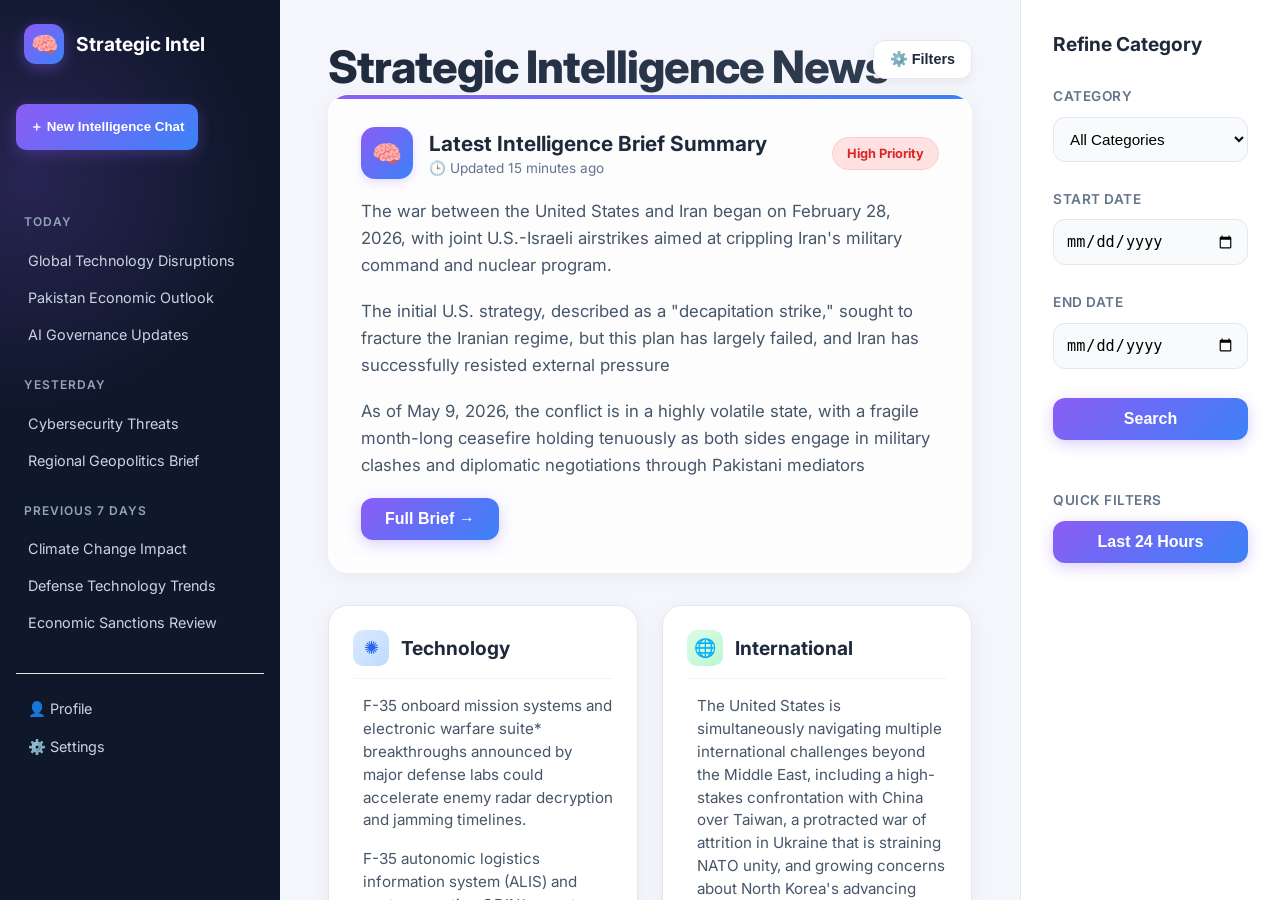
==== index.html @ e2ab1e16 "Rename fyp.html to index.html" ====
<!DOCTYPE html>
<html lang="en">
<head>
  <meta charset="UTF-8" />
  <meta name="viewport" content="width=device-width, initial-scale=1.0" />
  <title>Strategic Intelligence Dashboard</title>
  <link rel="preconnect" href="https://fonts.googleapis.com">
  <link rel="preconnect" href="https://fonts.gstatic.com" crossorigin>
  <link href="https://fonts.googleapis.com/css2?family=Inter:wght@400;500;600;700;800&display=swap" rel="stylesheet">
    <link rel="stylesheet" href="test.css">
 <script src="fyp.js"></script>
</head>
<body>

  <div class="app">

        <aside class="sidebar">
      <div>
        <div class="logo">
          <div class="logo-icon">🧠</div>
          <h2>Strategic Intel</h2>
        </div>
    <a href="new_chat.html">
        <button class="new-chat">＋ New Intelligence Chat</button>
        </a>
        <div class="section-title">Today</div>
        <div class="chat-item">Global Technology Disruptions</div>
        <div class="chat-item">Pakistan Economic Outlook</div>
        <div class="chat-item">AI Governance Updates</div>

        <div class="section-title">Yesterday</div>
        <div class="chat-item">Cybersecurity Threats</div>
        <div class="chat-item">Regional Geopolitics Brief</div>

        <div class="section-title">Previous 7 Days</div>
        <div class="chat-item">Climate Change Impact</div>
        <div class="chat-item">Defense Technology Trends</div>
        <div class="chat-item">Economic Sanctions Review</div>

        <div style="margin-top: 2rem; border-top: 1px solid #e5e5e5; padding-top: 1rem;">
          <a href="profile.html" style="text-decoration:none; color:inherit;">
            <div class="chat-item1">👤 Profile</div>
          </a>
          <a href="setting.html" style="text-decoration:none; color:inherit;">
            <div class="chat-item1">⚙️ Settings</div>
          </a>
        </div>
      </div>
    </aside>

    <div class="main-wrapper">

      <main class="main-content">

        

        <h1 class="page-title">Strategic Intelligence News</h1>

        <section class="summary-card">

          <div class="summary-header">
            <div class="summary-left">
              <div class="summary-icon">🧠</div>

              <div>
                <h3>Latest Intelligence Brief Summary</h3>
                <div class="summary-meta">🕒 Updated 15 minutes ago</div>
              </div>
            </div>

            <div class="priority">High Priority</div>
          </div>

          <p>
          The war between the United States and Iran began on February 28, 2026, with joint U.S.-Israeli airstrikes aimed at crippling Iran's military command and nuclear program.
          </p>

          <p>
            The initial U.S. strategy, described as a "decapitation strike," sought to fracture the Iranian regime, but this plan has largely failed, and Iran has successfully resisted external pressure 
          </p>

          <p>
            As of May 9, 2026, the conflict is in a highly volatile state, with a fragile month-long ceasefire holding tenuously as both sides engage in military clashes and diplomatic negotiations through Pakistani mediators
          </p>
              <a href="fullbreif.html">
            <button class="btn1 btn-green1"> Full Brief →</button>
            </a>

        </section>

        <section class="cards-grid">

          <div class="intel-card">
            <div class="intel-top">
              <div class="intel-icon blue">✺</div>
              <h4>Technology</h4>
            </div>

            <div class="intel-list">
              <div class="intel-item">
                <div class="dot" style="color:#2563eb"></div>
                <span>F-35 onboard mission systems and electronic warfare suite* breakthroughs announced by major defense labs could accelerate enemy radar decryption and jamming timelines.</span>
              </div>

              <div class="intel-item">
                <div class="dot" style="color:#2563eb"></div>
                <span>F-35 autonomic logistics information system (ALIS) and next-generation ODIN* report unprecedented surge in combat data processing amid digital transformation of stealth fleet operations</span>
              </div>

              <div class="intel-item">
                <div class="dot" style="color:#2563eb"></div>
                <span> Adversary near-peer stealth fighters leverage novel AI-driven electronic attack vectors targeting F-35 sensor fusion and distributed aperture system (DAS).</span>
              </div>
            </div>
            <a href="technolgy.html">
            <button class="btn btn-blue">View Technology Brief →</button>
            </a>
          </div>
         
          <div class="intel-card">
            <div class="intel-top">
              <div class="intel-icon green">🌐</div>
              <h4>International</h4>
            </div>

            <div class="intel-list">
              <div class="intel-item">
                <div class="dot" style="color:#16a34a"></div>
                <span>The United States is simultaneously navigating multiple international challenges beyond the Middle East, including a high-stakes confrontation with China over Taiwan, a protracted war of attrition in Ukraine that is straining NATO unity, and growing concerns about North Korea's advancing missile capabilities.</span>
              </div>

              <div class="intel-item">
                <div class="dot" style="color:#16a34a"></div>
                <span>Meanwhile, global institutions like the United Nations are struggling to maintain relevance as great power rivalries paralyze decision-making</span>
              </div>

              <div class="intel-item">
                <div class="dot" style="color:#16a34a"></div>
                <span>These overlapping crises are forcing Washington to make difficult strategic choices about where to allocate limited military and diplomatic resources</span>
              </div>
            </div>
                <a href="international.html">
            <button class="btn btn-green">View International Brief →</button>
            </a>
          </div>
         
        </section>

        <!-- New Toggle Button for the Right Panel -->
  <button class="toggle-panel-btn" onclick="toggleRightPanel()">
      ⚙️ Filters
  </button>

  
  
  <!-- ... (Your Summary Card and Grid code goes here) ... -->

  <div class="question-box" style="position: relative;"> 
    <input type="text" placeholder="Ask Strategic Intelligence Question..."> 
    <button class="send-btn">➤</button> 
  </div>


      </main>

      <aside class="right-panel" id="rightPanel" >
        <h3>Refine Category</h3>

        <div class="filter-group">
          <label>Category</label>
          <select>
            <option>All Categories</option>
            <option>Technology</option>
            <option>International</option>
            <option>Cybersecurity</option>
            <option>View Trends</option>
          </select>
        </div>

        <div class="filter-group">

        <label>Start Date</label>

        <input type="date" class="date-input">

        </div>

        <div class="filter-group">

        <label>End Date</label>

        <input type="date" class="date-input">

        </div>

          <button class="quick-filter">Search</button>
        <br></br>
        
        <div class="filter-group">
          <label>Quick Filters</label>
          <button class="quick-filter">Last 24 Hours</button>
        </div>

        

      </aside>

    </div>

  </div>
  


</body>
</html>
---- test.css ----
/* --- Global Reset & Base --- */
:root {
  --bg-color: #f4f6fb;
  --dark-bg: #0f172a;
  --text-main: #1e293b;
  --text-muted: #64748b;
  --accent-1: #8b5cf6; 
  --accent-2: #3b82f6;
  --gradient-main: linear-gradient(135deg, #8b5cf6 0%, #3b82f6 100%);
  --card-shadow: 0 4px 20px rgba(0, 0, 0, 0.05);
  --card-shadow-hover: 0 10px 30px rgba(139, 92, 246, 0.15);
}

* {
  box-sizing: border-box;
  margin: 0;
  padding: 0;
}

body {
  font-family: 'Inter', sans-serif;
  background-color: var(--bg-color);
  color: var(--text-main);
  height: 100vh;
  overflow: hidden;
}

/* --- Layout --- */
.app {
  display: flex;
  height: 100vh;
}

/* --- Sidebar (Rich Dark Theme) --- */
.sidebar {
  width: 280px;
  background: var(--dark-bg);
  background-image: radial-gradient(circle at 10% 20%, rgba(139, 92, 246, 0.2) 0%, transparent 30%);
  display: flex;
  flex-direction: column;
  padding: 1.5rem 1rem;
  overflow-y: auto;
  border-right: none;
}

.logo {
  display: flex;
  align-items: center;
  gap: 12px;
  margin-bottom: 2.5rem;
  padding-left: 0.5rem;
}

.logo-icon {
  width: 40px;
  height: 40px;
  background: var(--gradient-main);
  border-radius: 12px;
  display: flex;
  align-items: center;
  justify-content: center;
  font-size: 22px;
  box-shadow: 0 4px 15px rgba(139, 92, 246, 0.4);
}

.logo h2 {
  font-size: 1.2rem;
  font-weight: 700;
  color: #ffffff;
}

/* The "New Chat" Button - Vibrant Gradient */
.new-chat {
  background: var(--gradient-main);
  color: white;
  border: none;
  border-radius: 10px;
  padding: 14px;
  font-weight: 600;
  cursor: pointer;
  margin-bottom: 2.5rem;
  transition: transform 0.2s, box-shadow 0.2s;
  box-shadow: 0 4px 15px rgba(139, 92, 246, 0.3);
}

.new-chat:hover {
  transform: translateY(-2px);
  box-shadow: 0 8px 20px rgba(139, 92, 246, 0.4);
}

.section-title {
  font-size: 0.75rem;
  color: #94a3b8;
  text-transform: uppercase;
  letter-spacing: 1px;
  margin: 1.5rem 0 0.8rem 0.5rem;
  font-weight: 600;
}

.chat-item, .chat-item1 {
  display: flex;
  align-items: center;
  gap: 10px;
  padding: 10px 12px;
  border-radius: 10px;
  font-size: 0.9rem;
  color: #cbd5e1;
  cursor: pointer;
  text-decoration: none;
  transition: background 0.2s, color 0.2s;
}

.chat-item:hover, .chat-item1:hover {
  background: rgba(255, 255, 255, 0.08);
  color: #ffffff;
}

.chat-item span:last-child, .chat-item1 span:last-child {
  white-space: nowrap;
  overflow: hidden;
  text-overflow: ellipsis;
  max-width: 180px;
}

/* --- Main Content Area --- */
.main-wrapper {
  flex: 1;
  display: flex;
  overflow: hidden;
}

/* FIXED: Removed the duplicate padding */
.main-content {
  flex: 1;
  padding: 2.5rem 3rem; 
  overflow-y: auto;
  display: flex;
  flex-direction: column;
  position: relative;
}

/* FIXED: Added header container so the title and button don't overlap the card */
.main-header {
  display: flex;
  justify-content: space-between;
  align-items: flex-end;
  margin-bottom: 2rem;
  width: 100%;
  flex-shrink: 0;
}

.page-title {
  font-size: 2.8rem;
  font-weight: 800;
  margin: 0;
  letter-spacing: -1px;
  background: linear-gradient(135deg, #1e293b, #334155);
  -webkit-background-clip: text;
  -webkit-text-fill-color: transparent;
}

/* FIXED: Button is now in normal flow (not absolute) */
.toggle-panel-btn {
  position: absolute; /* Button ko fixed kar diya top right par */
  top: 2.5rem; /* Top se distance */
  right: 3rem; /* Right side se distance (main-content ke padding ke hisaab se) */
  background: white;
  color: var(--text-main);
  border: 1px solid #e2e8f0;
  padding: 10px 16px;
  border-radius: 12px;
  font-weight: 600;
  font-size: 0.9rem;
  cursor: pointer;
  display: flex;
  align-items: center;
  gap: 8px;
  box-shadow: 0 4px 10px rgba(0,0,0,0.05);
  transition: all 0.2s;
  z-index: 10;
}

.toggle-panel-btn:hover {
  background: var(--bg-color);
  border-color: var(--accent-1);
  transform: translateY(-2px);
}

/* --- Cards (Premium Glassmorphism & Depth) --- */
.summary-card {
  background: rgba(255, 255, 255, 0.8);
  backdrop-filter: blur(10px);
  border-radius: 20px;
  padding: 2rem;
  margin-bottom: 2rem;
  border: 1px solid rgba(255, 255, 255, 0.5);
  box-shadow: var(--card-shadow);
  transition: transform 0.3s, box-shadow 0.3s;
  position: relative;
  overflow: hidden;
  flex-shrink: 0; 
}

.summary-card::before {
  content: "";
  position: absolute;
  top: 0;
  left: 0;
  width: 100%;
  height: 4px;
  background: var(--gradient-main);
}

.summary-card:hover {
  transform: translateY(-3px);
  box-shadow: var(--card-shadow-hover);
}

.summary-header {
  display: flex;
  justify-content: space-between;
  align-items: center;
  margin-bottom: 1.2rem;
}

.summary-left {
  display: flex;
  gap: 16px;
  align-items: center;
}

.summary-icon {
  width: 52px;
  height: 52px;
  background: var(--gradient-main);
  border-radius: 14px;
  display: flex;
  align-items: center;
  justify-content: center;
  font-size: 24px;
  box-shadow: 0 4px 10px rgba(139, 92, 246, 0.2);
}

.summary-left h3 {
  font-size: 1.3rem;
  margin-bottom: 4px;
  font-weight: 700;
}

.summary-meta {
  font-size: 0.85rem;
  color: var(--text-muted);
}

.priority {
  background: #fee2e2;
  color: #dc2626;
  font-weight: 700;
  font-size: 0.8rem;
  padding: 8px 14px;
  border-radius: 30px;
  border: 1px solid #fecaca;
}

.summary-card p {
  line-height: 1.6;
  color: #475569;
  margin-bottom: 1.2rem;
  font-size: 1.05rem;
}

.btn1 {
  background: var(--gradient-main);
  border: none;
  color: white;
  font-weight: 600;
  cursor: pointer;
  font-size: 1rem;
  padding: 12px 24px;
  border-radius: 12px;
  display: inline-flex;
  align-items: center;
  gap: 8px;
  box-shadow: 0 4px 15px rgba(139, 92, 246, 0.3);
  transition: transform 0.2s;
}

.btn1:hover {
  transform: translateX(3px);
}

/* --- The Two Columns Grid --- */
.cards-grid {
  display: grid;
  grid-template-columns: 1fr 1fr;
  gap: 1.5rem; 
  margin-bottom: 2rem;
}

/* FIXED: Limited the height so it doesn't look too tall */
.intel-card {
  background: white;
  border-radius: 20px;
  padding: 1.5rem; 
  box-shadow: var(--card-shadow);
  border: 1px solid #e2e8f0;
  transition: transform 0.3s, box-shadow 0.3s;
  display: flex;
  flex-direction: column;
  max-height: 450px; 
  overflow: hidden;
}

.intel-card:hover {
  transform: translateY(-5px);
  box-shadow: var(--card-shadow-hover);
}

.intel-top {
  display: flex;
  align-items: center;
  gap: 12px;
  margin-bottom: 1rem;
  padding-bottom: 0.8rem;
  border-bottom: 1px solid #f1f5f9;
}

.intel-icon {
  width: 36px;
  height: 36px;
  border-radius: 10px;
  display: flex;
  align-items: center;
  justify-content: center;
  font-size: 18px;
}

.intel-icon.blue {
  background: linear-gradient(135deg, #dbeafe, #bfdbfe);
  color: #2563eb;
}

.intel-icon.green {
  background: linear-gradient(135deg, #dcfce7, #bbf7d0);
  color: #16a34a;
}

.intel-top h4 {
  font-size: 1.2rem;
  font-weight: 700;
}

.intel-list {
  display: flex;
  flex-direction: column;
  gap: 1rem;
  flex: 1;
}

.intel-item {
  display: flex;
  gap: 10px;
  align-items: flex-start;
  line-height: 1.5;
  color: #475569;
  font-size: 0.95rem;
}

.dot {
  font-size: 1.2rem;
  line-height: 1.5;
}

.btn-blue, .btn-green {
  background: transparent;
  border: none;
  padding: 0;
  margin-top: 1.5rem;
  color: var(--accent-1);
  font-weight: 700;
  cursor: pointer;
  text-decoration: none;
  font-size: 0.95rem;
  transition: color 0.2s;
}

.btn-blue:hover { color: #2563eb; }
.btn-green:hover { color: #16a34a; }

/* --- The Prompt Box (Elegant Floating Input) --- */
.question-box {
  position: relative;
  background: white;
  border-radius: 50px; /* Bilkul pill shape (rounded) */
  padding: 0.4rem 0.5rem; /* Thori aur kam padding */
  box-shadow: 0 4px 15px rgba(0, 0, 0, 0.08); /* Thora halka shadow */
  border: 1px solid #e2e8f0;
  max-width: 750px; /* Horizontal length yahan set karein (kam ki hui hai) */
  width: 90%; /* Mobile par choti ho jayegi */
  display: flex;
  align-items: center;
  margin: 0 auto; /* Center mein rakhne ke liye */
}

.question-box input {
  flex: 1;
  padding: 8px 12px; /* Input ki height kam ki */
  border: none;
  background: transparent;
  font-size: 0.95rem; /* Font size thora chhota */
  outline: none;
}

.send-btn {
  width: 36px; /* Button bilkul chota */
  height: 36px;
  background: var(--gradient-main);
  border: none;
  border-radius: 50%; /* Button bilkul round */
  color: white;
  cursor: pointer;
  font-size: 1rem;
  box-shadow: 0 4px 10px rgba(139, 92, 246, 0.3);
  transition: transform 0.2s;
  flex-shrink: 0;
  display: flex;
  align-items: center;
  justify-content: center;
}

.send-btn:hover {
  transform: scale(1.05);
}

/* --- Right Panel (Filters) --- */
.right-panel {
  width: 260px; 
  background: #ffffff;
  border-left: 1px solid #e2e8f0;
  padding: 2rem; 
  overflow-y: auto;
  transition: margin-right 0.3s ease, opacity 0.3s ease;
}

.right-panel.collapsed {
  margin-right: -260px;
  opacity: 0;
  pointer-events: none;
}

.right-panel h3 {
  font-size: 1.2rem;
  margin-bottom: 2rem;
  font-weight: 700;
}

.filter-group {
  margin-bottom: 1.8rem; 
}

.filter-group label {
  display: block;
  font-size: 0.85rem;
  font-weight: 600;
  color: var(--text-muted);
  margin-bottom: 0.8rem;
  text-transform: uppercase;
  letter-spacing: 0.5px;
}

.filter-group select,
.filter-group input.date-input {
  width: 100%;
  padding: 12px;
  border-radius: 12px;
  border: 1px solid #e2e8f0;
  background: #f8fafc;
  font-size: 0.95rem;
  outline: none;
  transition: border 0.2s, background 0.2s;
}

.filter-group select:focus,
.filter-group input.date-input:focus {
  border-color: var(--accent-1);
  background: white;
  box-shadow: 0 0 0 3px rgba(139, 92, 246, 0.1);
}

.quick-filter {
  width: 100%;
  padding: 12px;
  background: var(--gradient-main);
  color: white;
  border: none;
  border-radius: 12px;
  font-weight: 700;
  font-size: 1rem;
  cursor: pointer;
  margin-bottom: 2rem;
  box-shadow: 0 4px 15px rgba(139, 92, 246, 0.3);
  transition: transform 0.2s;
}

.quick-filter:hover {
  transform: translateY(-2px);
}
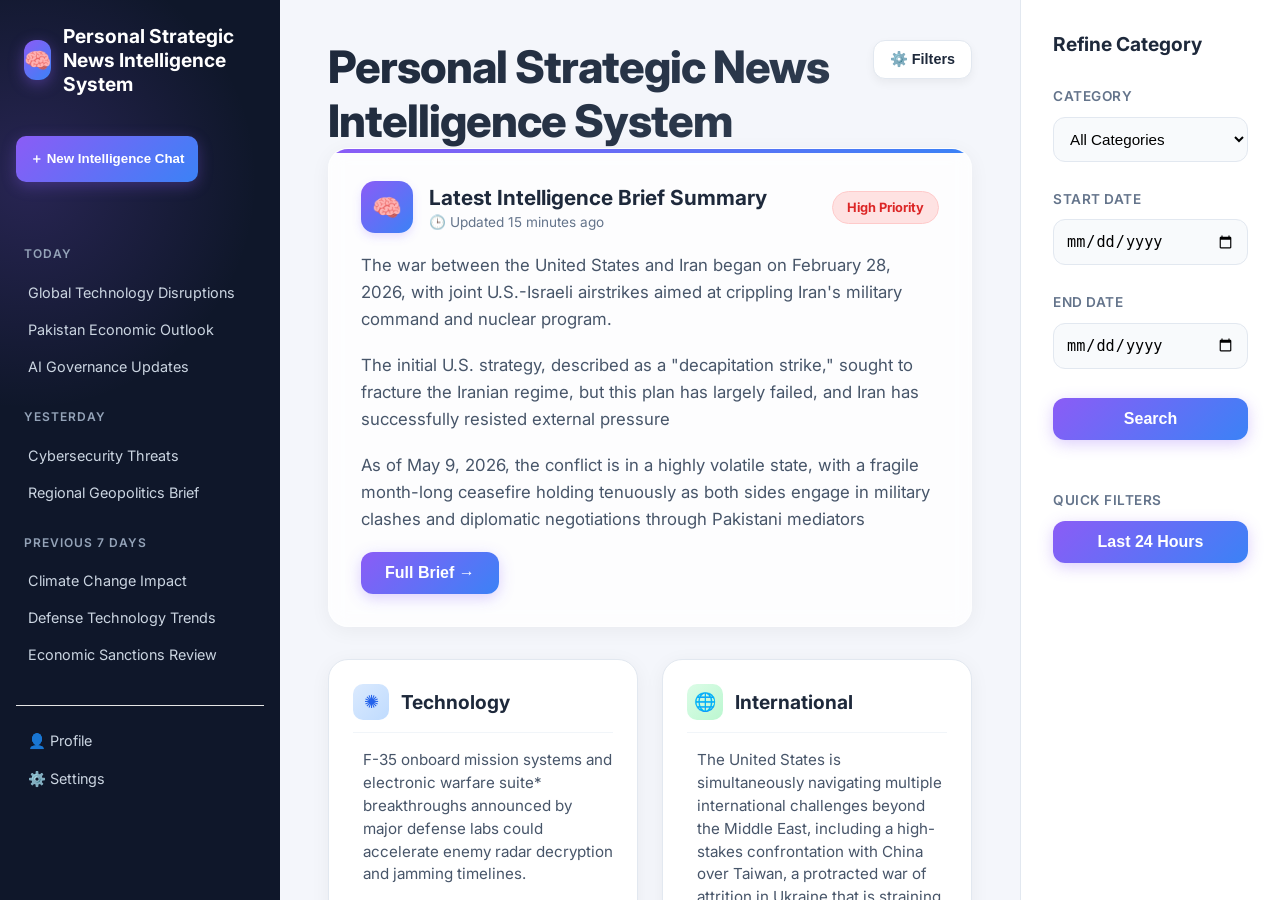
==== commit d0e156b9: "Update titles to 'Personal Strategic News Intelligence System'" ====
--- a/index.html
+++ b/index.html
@@ -18,7 +18,7 @@
       <div>
         <div class="logo">
           <div class="logo-icon">🧠</div>
-          <h2>Strategic Intel</h2>
+          <h2>Personal Strategic News Intelligence System</h2>
         </div>
     <a href="new_chat.html">
         <button class="new-chat">＋ New Intelligence Chat</button>
@@ -54,7 +54,7 @@
 
         
 
-        <h1 class="page-title">Strategic Intelligence News</h1>
+        <h1 class="page-title">Personal Strategic News Intelligence System</h1>
 
         <section class="summary-card">
 
